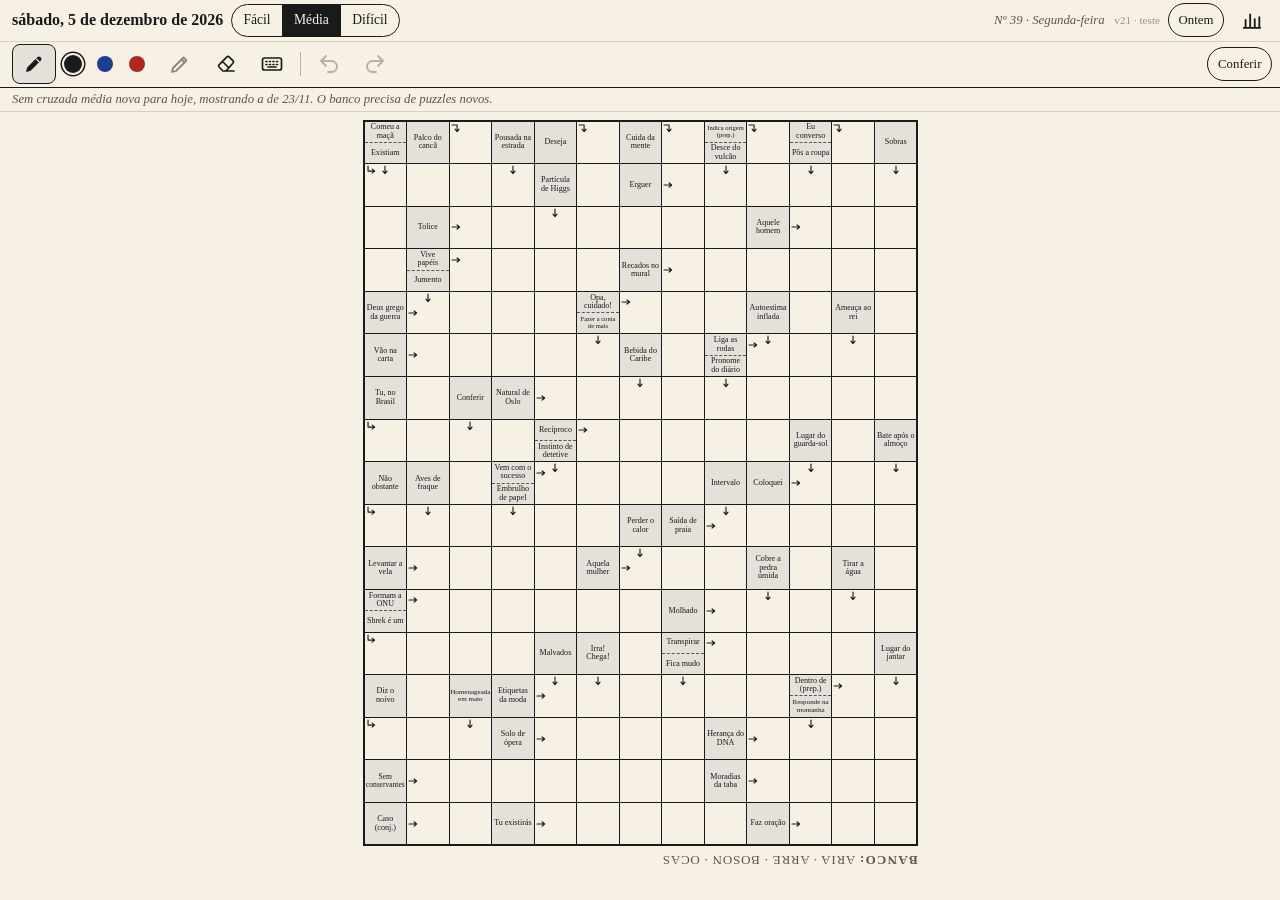
==== index.html @ 8d4f38e7 "Cópia de teste: dia com tema (17/12) Co-Authored-By: Claude Opus 5.5 <noreply@anthropic.com>" ====
<!doctype html>
<html lang="pt-BR">
<head>
  <meta charset="utf-8">
  <meta name="viewport" content="width=device-width, initial-scale=1, maximum-scale=1, user-scalable=no, viewport-fit=cover">
  <meta name="theme-color" content="#f6f1e4">
  <title>Cruzadas do Dia (teste)</title>
  <!-- As versões dos arquivos são controladas pelo service worker (sw.js). -->
  <link rel="stylesheet" href="css/estilo.css">
  <script type="module" src="js/app.js"></script>
</head>
<body>
  <header class="cabecalho">
    <!-- Barra de cima: o dia (data, nível, navegação, histórico) -->
    <div class="barra barra-dia">
      <p class="data" id="data-extenso"></p>
      <span class="niveis" role="group" aria-label="Nível">
        <button type="button" class="nivel" data-nivel="facil" aria-pressed="false">Fácil</button>
        <button type="button" class="nivel" data-nivel="media" aria-pressed="false">Média</button>
        <button type="button" class="nivel" data-nivel="dificil" aria-pressed="false">Difícil</button>
      </span>
      <span class="info">
        <span class="edicao" id="edicao"></span>
        <span class="versao" id="versao"></span>
      </span>
      <button type="button" class="botao-texto" id="ir-ontem" hidden>Ontem</button>
      <button type="button" class="botao-texto" id="ir-hoje" hidden>Hoje</button>
      <button type="button" class="botao-icone" id="abrir-historico" title="Meu histórico" aria-label="Meu histórico">
        <svg viewBox="0 0 24 24"><path d="M5 20V12 M10 20V6 M15 20v-9 M20 20V9 M3 20.5h18" fill="none" stroke="#1a1a1a" stroke-width="2" stroke-linecap="round"/></svg>
      </button>
    </div>

    <!-- Barra de baixo: a escrita (ferramentas) e o "Terminei" -->
    <div class="barra barra-escrita">
      <nav class="ferramentas" aria-label="Ferramentas">
        <button type="button" data-ferramenta="caneta" id="botao-caneta" title="Caneta" aria-label="Caneta">
          <svg viewBox="0 0 24 24"><path d="M4 20l1.2-4.6L15.5 5.1a2 2 0 0 1 2.8 0l.6.6a2 2 0 0 1 0 2.8L8.6 18.8z" fill="currentColor"/><path d="M14 6.6l3.4 3.4" stroke="#f6f1e4" stroke-width="1.2"/></svg>
        </button>
        <span class="cores" role="group" aria-label="Cor da caneta">
          <button type="button" class="cor" data-cor="preta" title="Caneta preta" aria-label="Caneta preta"></button>
          <button type="button" class="cor" data-cor="azul" title="Caneta azul" aria-label="Caneta azul"></button>
          <button type="button" class="cor" data-cor="vermelha" title="Caneta vermelha" aria-label="Caneta vermelha"></button>
        </span>
        <button type="button" data-ferramenta="lapis" title="Lápis" aria-label="Lápis">
          <svg viewBox="0 0 24 24"><path d="M4 20l1-4L15.5 5.5l3 3L8 19z" fill="none" stroke="#8a867e" stroke-width="1.8" stroke-linejoin="round"/><path d="M13.5 7.5l3 3" stroke="#8a867e" stroke-width="1.8"/></svg>
        </button>
        <button type="button" data-ferramenta="borracha" title="Borracha" aria-label="Borracha">
          <svg viewBox="0 0 24 24"><path d="M9 19l-4-4a1.5 1.5 0 0 1 0-2.1l8-8a1.5 1.5 0 0 1 2.1 0l4 4a1.5 1.5 0 0 1 0 2.1L12 19z M8.5 9.5l6 6 M9 19h11" fill="none" stroke="#1a1a1a" stroke-width="1.7" stroke-linejoin="round" stroke-linecap="round"/></svg>
        </button>
        <button type="button" data-ferramenta="teclado" title="Teclado" aria-label="Teclado">
          <svg viewBox="0 0 24 24"><rect x="2.5" y="6" width="19" height="12" rx="2" fill="none" stroke="#1a1a1a" stroke-width="1.7"/><path d="M6 9.5h1 M9.5 9.5h1 M13 9.5h1 M16.5 9.5h1 M6 12.5h1 M9.5 12.5h1 M13 12.5h1 M16.5 12.5h1 M8 15h8" stroke="#1a1a1a" stroke-width="1.7" stroke-linecap="round"/></svg>
        </button>
        <span class="separador" aria-hidden="true"></span>
        <button type="button" id="desfazer" title="Desfazer" aria-label="Desfazer" disabled>
          <svg viewBox="0 0 24 24"><path d="M9 14L4 9l5-5 M4 9h10.5a5.5 5.5 0 0 1 0 11H11" fill="none" stroke="#1a1a1a" stroke-width="1.8" stroke-linecap="round" stroke-linejoin="round"/></svg>
        </button>
        <button type="button" id="refazer" title="Refazer" aria-label="Refazer" disabled>
          <svg viewBox="0 0 24 24"><path d="M15 14l5-5-5-5 M20 9H9.5a5.5 5.5 0 0 0 0 11H13" fill="none" stroke="#1a1a1a" stroke-width="1.8" stroke-linecap="round" stroke-linejoin="round"/></svg>
        </button>
      </nav>
      <button type="button" class="botao-texto" id="conferir" hidden aria-pressed="false">Conferir</button>
    </div>
  </header>

  <p class="aviso" id="aviso" hidden></p>
  <button type="button" class="faixa" id="atualizacao" hidden>Atualização disponível · toque para recarregar</button>
  <button type="button" class="faixa" id="novo-puzzle" hidden>Novo puzzle disponível · toque para abrir</button>
  <button type="button" class="faixa faixa-clara" id="lembrete-ontem" hidden>Ontem ficou sem conferir · toque para ver o gabarito</button>

  <!-- Hoje: resultado da conferência (sem mostrar respostas) -->
  <div class="resultado" id="resultado" hidden>
    <span class="resultado-texto" id="resultado-texto"></span>
    <span class="resultado-botoes">
      <button type="button" class="botao-texto" id="aceitar-ilegiveis" hidden>As ilegíveis estão certas</button>
      <button type="button" class="botao-texto" id="desistir">Desistir</button>
      <button type="button" class="botao-icone" id="fechar-resultado" title="Fechar" aria-label="Fechar">
        <svg viewBox="0 0 24 24"><path d="M6 6l12 12 M18 6L6 18" fill="none" stroke="#1a1a1a" stroke-width="2" stroke-linecap="round"/></svg>
      </button>
    </span>
  </div>

  <!-- Dias passados: como o dia terminou e o gabarito -->
  <div class="avaliacao" id="avaliacao" hidden>
    <span class="avaliacao-texto" id="avaliacao-texto"></span>
    <span class="resumo-letras" id="resumo-letras" hidden></span>
    <button type="button" class="botao-texto alternar-gabarito" id="alternar-gabarito">Ocultar gabarito</button>
  </div>
  <div class="toast" id="toast" role="status" hidden></div>

  <!-- Painel "Meu histórico": estatísticas, calendário e backup -->
  <dialog class="painel" id="historico" aria-labelledby="historico-titulo">
    <div class="painel-quadro">
      <div class="painel-topo">
        <h2 id="historico-titulo">Meu histórico</h2>
        <button type="button" class="botao-icone" id="fechar-historico" title="Fechar" aria-label="Fechar">
          <svg viewBox="0 0 24 24"><path d="M6 6l12 12 M18 6L6 18" fill="none" stroke="#1a1a1a" stroke-width="2" stroke-linecap="round"/></svg>
        </button>
      </div>
      <span class="niveis abas-nivel" role="group" aria-label="Nível do histórico">
        <button type="button" class="nivel" data-aba-nivel="facil" aria-pressed="false">Fácil</button>
        <button type="button" class="nivel" data-aba-nivel="media" aria-pressed="false">Média</button>
        <button type="button" class="nivel" data-aba-nivel="dificil" aria-pressed="false">Difícil</button>
      </span>
      <p class="historico-erro" id="historico-erro"></p>

      <div class="numeros">
        <div><strong id="est-jogados">0</strong><span>jogados</span></div>
        <div><strong id="est-porcentagem">0</strong><span>% acertei tudo</span></div>
        <div><strong id="est-atual">0</strong><span>sequência atual</span></div>
        <div><strong id="est-melhor">0</strong><span>melhor sequência</span></div>
      </div>

      <h3>Distribuição</h3>
      <div class="distribuicao" id="distribuicao"></div>

      <div class="mes">
        <button type="button" class="botao-icone" id="mes-anterior" aria-label="Mês anterior">
          <svg viewBox="0 0 24 24"><path d="M15 5l-7 7 7 7" fill="none" stroke="#1a1a1a" stroke-width="2" stroke-linecap="round" stroke-linejoin="round"/></svg>
        </button>
        <h3 id="mes-nome"></h3>
        <button type="button" class="botao-icone" id="mes-seguinte" aria-label="Mês seguinte">
          <svg viewBox="0 0 24 24"><path d="M9 5l7 7-7 7" fill="none" stroke="#1a1a1a" stroke-width="2" stroke-linecap="round" stroke-linejoin="round"/></svg>
        </button>
      </div>
      <div class="calendario" id="calendario"></div>
      <div class="legenda">
        <span><i class="estado-acertei-tudo"></i>Acertei tudo</span>
        <span><i class="estado-errei-algumas"></i>Errei algumas</span>
        <span><i class="estado-nao-terminei"></i>Não terminei</span>
        <span><i class="estado-jogou"></i>Em andamento</span>
        <span id="legenda-tema" hidden>★ Dia com tema</span>
      </div>

      <div class="backup">
        <span>Backup (tinta e registro):</span>
        <button type="button" class="botao-texto" id="exportar">Exportar</button>
        <button type="button" class="botao-texto" id="importar">Importar</button>
        <input type="file" id="arquivo-backup" accept=".json,application/json" hidden>
      </div>
    </div>
  </dialog>

  <main class="folha" id="folha">
    <!-- O "papel" envolve a grade e recebe a camada de tinta (canvas) por cima. -->
    <div class="papel" id="papel">
      <div class="grade" id="grade" aria-label="Grade"></div>
    </div>
    <!-- Banco: palavras raras da grade, de ponta-cabeça (como no jornal).
         Fica fora do .papel para não mudar a área da tinta. -->
    <div class="banco" id="banco" hidden></div>
    <!-- Modo teclado: dica da palavra selecionada + teclado próprio (estilo Termo). -->
    <div class="area-teclado" id="area-teclado" hidden>
      <div class="faixa-dica">
        <button type="button" class="dica-navegar" id="dica-anterior" title="Palavra anterior" aria-label="Palavra anterior">
          <svg viewBox="0 0 24 24"><path d="M15 5l-7 7 7 7" fill="none" stroke="#1a1a1a" stroke-width="2.2" stroke-linecap="round" stroke-linejoin="round"/></svg>
        </button>
        <p class="dica-atual" id="dica-atual"></p>
        <button type="button" class="dica-navegar" id="dica-seguinte" title="Próxima palavra" aria-label="Próxima palavra">
          <svg viewBox="0 0 24 24"><path d="M9 5l7 7-7 7" fill="none" stroke="#1a1a1a" stroke-width="2.2" stroke-linecap="round" stroke-linejoin="round"/></svg>
        </button>
      </div>
      <div class="teclado" id="teclado" role="group" aria-label="Teclado"></div>
    </div>
  </main>
</body>
</html>
---- css/estilo.css ----
/* Cruzadas do Dia — visual de revista (cruzada direta) */

:root {
  --papel: #f6f1e4;
  --casa-dica: #e4e1da;   /* cinza bem claro */
  --tinta: #1a1a1a;
  --tinta-suave: #5a5650;
  --linha: #1a1a1a;
  --gabarito: #138a3a;    /* verde do gabarito */
  --serifa: Georgia, "Noto Serif", "Times New Roman", serif;
}

* { box-sizing: border-box; }

html, body {
  margin: 0;
  height: 100%;
  background: var(--papel);
  color: var(--tinta);
  font-family: var(--serifa);
  overflow: hidden;
  /* Sem seleção de texto nem menu de toque longo: é papel. */
  -webkit-user-select: none;
  user-select: none;
  -webkit-touch-callout: none;
  -webkit-tap-highlight-color: transparent;
}

body {
  display: flex;
  flex-direction: column;
  padding: env(safe-area-inset-top) env(safe-area-inset-right) env(safe-area-inset-bottom) env(safe-area-inset-left);
}

/* ---------- Cabeçalho (duas barras: o dia e a escrita) ---------- */

.cabecalho {
  border-bottom: 1.5px solid var(--linha);
  white-space: nowrap;
}

.barra {
  display: flex;
  align-items: center;
  gap: 0.5rem;
  min-width: 0;
  padding: 0.15rem 0.5rem 0.15rem 0.75rem;
}

.barra-escrita {
  border-top: 1px solid #d8d0bd;
  justify-content: space-between;
}

.data {
  margin: 0;
  font-size: 1rem;
  font-weight: 700;
  flex-shrink: 0;
}

@media (max-width: 760px) {
  .data .ano { display: none; }
}

/* Nome do puzzle e versão: discretos, encolhem até sumir se faltar espaço */
.info {
  flex: 1;
  min-width: 0;
  overflow: hidden;
  text-overflow: ellipsis;
  font-size: 0.8rem;
  font-style: italic;
  color: var(--tinta-suave);
  text-align: right;
}

.versao {
  margin-left: 0.4rem;
  font-style: normal;
  font-size: 0.7rem;
  opacity: 0.6;
}

/* Seletor de nível (cabeçalho e histórico) */
.niveis {
  display: inline-flex;
  flex-shrink: 0;
  border: 1.5px solid var(--linha);
  border-radius: 17px;
  overflow: hidden;
}

.nivel {
  height: 31px;
  padding: 0 0.7rem;
  border: 0;
  border-left: 1px solid var(--linha);
  background: transparent;
  color: var(--tinta);
  font: inherit;
  font-size: 0.85rem;
  touch-action: manipulation;
  cursor: pointer;
}
.nivel:first-child { border-left: 0; }
.nivel[aria-pressed="true"] { background: var(--linha); color: var(--papel); }

/* ---------- Barra de ferramentas ---------- */

.ferramentas {
  display: flex;
  align-items: center;
  gap: 2px;
  flex-shrink: 0;
}

.ferramentas button {
  width: 44px;
  height: 40px;
  display: grid;
  place-items: center;
  padding: 0;
  border: 1.5px solid transparent;
  border-radius: 8px;
  background: transparent;
  touch-action: manipulation;
  cursor: pointer;
}

.ferramentas button svg { width: 24px; height: 24px; }

.ferramentas button.ativa {
  border-color: var(--linha);
  background: var(--casa-dica);
}

.ferramentas button:disabled { opacity: 0.3; cursor: default; }

/* Bolinhas de cor da caneta */
.cores {
  display: flex;
  align-items: center;
  gap: 2px;
  margin-right: 4px;
}

.ferramentas button.cor {
  width: 30px;
  height: 40px;
  border: 0;
  background: transparent;
  position: relative;
}

.ferramentas button.cor::before {
  content: "";
  position: absolute;
  left: 50%;
  top: 50%;
  width: 16px;
  height: 16px;
  transform: translate(-50%, -50%);
  border-radius: 50%;
  background: var(--cor);
}

.ferramentas button.cor.escolhida::before {
  width: 18px;
  height: 18px;
  box-shadow: 0 0 0 2px var(--papel), 0 0 0 3.5px var(--cor);
}

.cor[data-cor="preta"]    { --cor: #1a1a1a; }
.cor[data-cor="azul"]     { --cor: #1f3d8f; }
.cor[data-cor="vermelha"] { --cor: #b3261e; }

.ferramentas .separador {
  width: 1px;
  height: 24px;
  margin: 0 4px;
  background: var(--tinta-suave);
  opacity: 0.4;
}


/* Botões de texto (Terminei, Ontem, Hoje, avaliação) */
.botao-texto {
  height: 34px;
  padding: 0 0.6rem;
  border: 1.5px solid var(--linha);
  border-radius: 17px;
  background: transparent;
  color: var(--tinta);
  font: inherit;
  font-size: 0.8rem;
  white-space: nowrap;
  touch-action: manipulation;
  cursor: pointer;
}
.botao-texto[hidden] { display: none; }
.botao-texto[aria-pressed="true"] {
  background: var(--linha);
  color: var(--papel);
}

.botao-icone {
  width: 40px;
  height: 36px;
  display: grid;
  place-items: center;
  padding: 0;
  border: 0;
  border-radius: 8px;
  background: transparent;
  touch-action: manipulation;
  cursor: pointer;
}
.botao-icone svg { width: 22px; height: 22px; }
.botao-icone:disabled { opacity: 0.25; cursor: default; }

/* ---------- Painel "Meu histórico" ---------- */

.painel {
  width: min(560px, calc(100vw - 32px));
  max-height: calc(100dvh - 32px);
  padding: 0;
  border: 1.5px solid var(--linha);
  border-radius: 10px;
  background: var(--papel);
  color: var(--tinta);
  overflow: auto;
  overscroll-behavior: contain;
}
.painel::backdrop { background: rgba(26, 26, 26, 0.45); }
.painel-quadro { padding: 0.75rem 1.1rem 1.1rem; }
.painel h2 { margin: 0; font-size: 1.3rem; }
.painel h3 { margin: 1rem 0 0.4rem; font-size: 0.95rem; }
.painel-topo { display: flex; align-items: center; justify-content: space-between; }
.abas-nivel { margin-top: 0.4rem; }
.historico-erro { margin: 0; color: #b3261e; font-size: 0.85rem; font-style: italic; }
.historico-erro:empty { display: none; }

/* Números (como no Termo) */
.numeros {
  display: grid;
  grid-template-columns: repeat(4, 1fr);
  gap: 0.5rem;
  margin-top: 0.75rem;
  text-align: center;
}
.numeros strong { display: block; font-size: 2rem; line-height: 1.1; }
.numeros span { font-size: 0.75rem; color: var(--tinta-suave); }

/* Cores dos resultados (barras, calendário, legenda) */
:root {
  --acertei: #3f9b57;
  --errei: #e0b13a;
  --nao-terminei: #e8a094;
}
.estado-acertei-tudo  { background: var(--acertei); color: #fff; }
.estado-errei-algumas { background: var(--errei); }
.estado-nao-terminei  { background: var(--nao-terminei); }

.distribuicao { display: grid; gap: 4px; }
.dist-linha { display: grid; grid-template-columns: 7.5rem 1fr; align-items: center; gap: 0.5rem; }
.dist-rotulo { font-size: 0.85rem; }
.dist-trilho { display: block; }
.dist-linha.hoje .dist-rotulo { font-weight: 700; }
.dist-linha.hoje .dist-barra { outline: 2px solid var(--tinta); outline-offset: 1px; }
.dist-barra {
  display: block;
  min-width: 1.6rem;
  padding: 1px 6px;
  border-radius: 3px;
  text-align: right;
  font-size: 0.85rem;
  font-weight: 700;
}

/* Calendário */
.mes { display: flex; align-items: center; justify-content: space-between; margin-top: 0.6rem; }
.mes h3 { margin: 0; }
.calendario { display: grid; grid-template-columns: repeat(7, 1fr); gap: 4px; }
.cal-semana { text-align: center; font-size: 0.75rem; color: var(--tinta-suave); }
.cal-dia {
  aspect-ratio: 1;
  border: 1.5px solid transparent;
  border-radius: 6px;
  background: #ebe6d9;      /* não jogou */
  color: var(--tinta);
  font: inherit;
  font-size: 0.9rem;
  touch-action: manipulation;
  cursor: pointer;
}
.cal-dia:disabled { background: transparent; color: #b9b2a3; cursor: default; }
.cal-dia.estado-acertei-tudo  { background: var(--acertei); color: #fff; }
.cal-dia.estado-errei-algumas { background: var(--errei); }
.cal-dia.estado-nao-terminei  { background: var(--nao-terminei); }
.cal-dia.estado-jogou,
.cal-dia.estado-terminei { background: var(--papel); border-color: var(--tinta-suave); border-style: dashed; }
.cal-dia.estado-terminei { border-color: var(--acertei); }
.cal-dia.hoje { box-shadow: 0 0 0 2px var(--papel), 0 0 0 3.5px var(--linha); font-weight: 700; }
.cal-dia.com-tema { position: relative; }
.cal-dia.com-tema::after {
  content: '★';
  position: absolute;
  top: 1px;
  right: 3px;
  font-size: 0.55rem;
  line-height: 1;
}

.legenda { display: flex; flex-wrap: wrap; gap: 0.3rem 0.9rem; margin-top: 0.6rem; font-size: 0.75rem; }
.legenda i {
  display: inline-block;
  width: 0.8rem;
  height: 0.8rem;
  margin-right: 0.3rem;
  border-radius: 3px;
  vertical-align: -1px;
}
.legenda i.estado-jogou { border: 1.5px dashed var(--tinta-suave); }

.backup {
  display: flex;
  align-items: center;
  flex-wrap: wrap;
  gap: 0.5rem;
  margin-top: 1rem;
  padding-top: 0.75rem;
  border-top: 1px solid #d8d0bd;
  font-size: 0.85rem;
}

/* Faixa de avaliação (dias passados) */
.avaliacao {
  display: flex;
  align-items: center;
  flex-wrap: wrap;
  gap: 0.4rem 0.6rem;
  padding: 0.35rem 0.75rem;
  border-bottom: 1px solid #d8d0bd;
}
.avaliacao[hidden] { display: none; }
.avaliacao-rotulo { font-weight: 700; font-size: 0.9rem; }
.avaliacao-opcoes { display: flex; gap: 4px; flex-wrap: wrap; }
.alternar-gabarito {
  margin-left: auto;
  border-color: var(--gabarito);
  color: var(--gabarito);
}

.aviso {
  margin: 0;
  padding: 0.25rem 0.75rem;
  font-size: 0.8rem;
  font-style: italic;
  color: var(--tinta-suave);
  border-bottom: 1px solid #d8d0bd;
}

/* Faixa "Novo puzzle disponível" (virada da meia-noite) */
.faixa {
  margin: 0;
  padding: 0.5rem 0.75rem;
  border: 0;
  border-bottom: 1.5px solid var(--linha);
  background: var(--linha);
  color: var(--papel);
  font: inherit;
  font-weight: 700;
  text-align: center;
  cursor: pointer;
}
.faixa[hidden] { display: none; }
.faixa-clara {
  background: var(--casa-dica);
  color: var(--tinta);
  border-bottom-color: #d8d0bd;
  font-weight: 400;
}

/* Mensagem rápida (ex.: gesto de voltar ignorado) */
.toast {
  position: fixed;
  left: 50%;
  bottom: 24px;
  transform: translateX(-50%);
  max-width: calc(100% - 48px);
  padding: 0.6rem 1rem;
  border-radius: 8px;
  background: rgba(26, 26, 26, 0.9);
  color: var(--papel);
  font-size: 0.95rem;
  z-index: 20;
  pointer-events: none;
}
.toast[hidden] { display: none; }

/* ---------- Folha ---------- */

.folha {
  flex: 1;
  min-height: 0;
  display: flex;
  flex-direction: column;
  align-items: center;
  justify-content: center;
  /* margem lateral maior: tira a grade da faixa do gesto de voltar do Android;
     embaixo, tira o canto da grade da zona do gesto do assistente (cantos de baixo) */
  padding: 0.5rem 24px calc(32px + env(safe-area-inset-bottom, 0px));
}

/* ---------- Papel + camada de tinta ---------- */

.papel {
  position: relative;
  touch-action: none;       /* sem rolagem/zoom do navegador ao escrever */
}

.tinta {
  position: absolute;
  inset: 0;
  width: 100%;
  height: 100%;
  pointer-events: none;     /* os eventos vão para o .papel */
}

/* ---------- Banco (palavras de ajuda, de ponta-cabeça) ---------- */

.banco {
  flex: none;
  margin-top: 6px;
  text-align: right;            /* depois de girar, fica no canto de baixo à direita */
  font-size: 13px;
  line-height: 1.2;
  letter-spacing: 0.06em;
  color: var(--tinta-suave);
}

.banco[hidden] { display: none; }

.banco span {
  display: inline-block;
  transform: rotate(180deg);
}

.banco b { font-weight: 700; letter-spacing: 0.1em; }

/* Dia com tema: o nome do tema à esquerda, de pé; o banco à direita. */
.banco.com-tema {
  display: flex;
  justify-content: space-between;
  align-items: baseline;
  gap: 0.8rem;
}
.banco .tema {
  font-family: var(--serifa);
  font-style: italic;
  letter-spacing: 0.02em;
  color: var(--tinta);
  background: var(--casa-dica);
  padding: 0 0.4em;
  border-radius: 3px;
  white-space: nowrap;
  overflow: hidden;
  text-overflow: ellipsis;
}

/* ---------- Diagnóstico (?debug=1) ---------- */

.diagnostico {
  position: fixed;
  left: 8px;
  right: 8px;
  bottom: 8px;
  max-height: 40vh;
  overflow: hidden;
  padding: 6px 8px;
  border-radius: 6px;
  background: rgba(20, 20, 20, 0.82);
  color: #e8ffe8;
  font: 12px/1.35 ui-monospace, "Roboto Mono", Consolas, monospace;
  white-space: pre;
  pointer-events: none;
  z-index: 10;
}

.diagnostico button {
  pointer-events: auto;
  float: right;
  font: inherit;
  padding: 2px 8px;
}

/* ---------- Grade ---------- */

.grade {
  --n-colunas: 13;
  --n-linhas: 17;
  display: grid;
  grid-template-columns: repeat(var(--n-colunas), 1fr);
  grid-template-rows: repeat(var(--n-linhas), 1fr);
  gap: 1px;
  padding: 1.5px;
  background: var(--linha);       /* o fundo vira as linhas finas */
  container-type: size;           /* tamanhos proporcionais à casa */
  --casa-l: calc(100cqw / var(--n-colunas));
  --casa-a: calc(100cqh / var(--n-linhas));
}

.casa {
  position: relative;
  min-width: 0;
  min-height: 0;
  background: var(--papel);
}

.casa.preta { background: var(--linha); }

/* Casa de dica: uma ou duas dicas empilhadas */
.casa.dica {
  background: var(--casa-dica);
  display: flex;
  flex-direction: column;
}

.dica-texto {
  flex: 1;
  min-height: 0;
  display: flex;
  align-items: center;
  justify-content: center;
  text-align: center;
  padding: 1px 2px;
  overflow: hidden;
  font-size: calc(var(--casa-l) * 0.19);
  line-height: 1.05;
  overflow-wrap: normal;   /* não corta palavra no meio; a fonte diminui até caber */
}

.dica-texto.apertada { overflow-wrap: anywhere; } /* último recurso */

.casa.dupla .dica-texto + .dica-texto {
  border-top: 1px dashed var(--tinta-suave);
}

/* ---------- Setas (na casa onde a resposta começa) ---------- */

.seta {
  position: absolute;
  width: calc(var(--casa-l) * 0.24);
  height: calc(var(--casa-l) * 0.24);
  fill: none;
  stroke: var(--tinta);
  stroke-width: 1.1;
  stroke-linecap: round;
  stroke-linejoin: round;
  pointer-events: none;
}

.seta-direita { left: 1px; top: 50%; transform: translateY(-50%); }
.seta-direita.metade-cima { top: 25%; }
.seta-direita.metade-baixo { top: 75%; }
.seta-baixo { top: 1px; left: 50%; transform: translateX(-50%); }
.seta-baixo-direita,
.seta-direita-baixo { top: 1px; left: 1px; }
.seta-direita-baixo.metade-baixo { top: 50%; }

/* Gabarito (dias passados): letras verdes, levemente transparentes, por baixo da tinta.
   Verde para não confundir com nenhuma cor de caneta. */
.letra-gabarito {
  position: absolute;
  inset: 0;
  display: none;
  place-items: center;
  font-family: var(--serifa);
  font-size: calc(min(var(--casa-l), var(--casa-a)) * 0.62);
  line-height: 1;
  color: var(--gabarito);
  opacity: 0.5;
  pointer-events: none;
}
.grade.com-gabarito .letra-gabarito { display: grid; }

.erro {
  padding: 2rem;
  font-style: italic;
}

/* ---------- Modo teclado ---------- */

/* Letras digitadas: letra de forma, por baixo da tinta (o canvas fica por cima). */
.letra-digitada {
  position: absolute;
  inset: 0;
  display: grid;
  place-items: center;
  font-family: system-ui, "Roboto", "Segoe UI", sans-serif;
  font-weight: 600;
  font-size: calc(min(var(--casa-l), var(--casa-a)) * 0.56);
  line-height: 1;
  color: var(--tinta);
  pointer-events: none;
}

/* Palavra e casa selecionadas (só no modo teclado). */
.casa.sel-palavra { background: #f4e7b8; }
.casa.sel-casa    { background: #e9cf6e; }

/* Gabarito: letra digitada certa ganha fundo verde claro; errada fica riscada,
   com a certa pequena em verde no canto (no lugar da letra verde grande). */
.grade.com-gabarito .casa.digitada .letra-gabarito { display: none; }
.grade.com-gabarito .casa.certa { background: #d7ecd9; }
.grade.com-gabarito .casa.errada .letra-digitada {
  text-decoration: line-through;
  text-decoration-color: var(--gabarito);
  text-decoration-thickness: 2px;
}
.grade.com-gabarito .casa.errada .letra-gabarito {
  display: block;
  inset: auto 2px 1px auto;
  font-size: calc(min(var(--casa-l), var(--casa-a)) * 0.3);
  font-weight: 700;
  opacity: 0.9;
}

.resumo-letras { font-size: 0.8rem; color: var(--gabarito); font-weight: 700; }
.resumo-letras[hidden],
.avaliacao:not(.com-gabarito) .resumo-letras { display: none; }

/* Faixa da dica atual + teclado, embaixo da grade */
.area-teclado {
  flex: none;
  width: 100%;
  max-width: 620px;
  margin-top: 6px;
}
.area-teclado[hidden] { display: none; }

.dica-atual {
  flex: 1;
  min-width: 0;
  margin: 0;
  padding: 0.35rem 0.75rem;
  min-height: 2.1rem;
  border-radius: 8px;
  background: var(--casa-dica);
  font-size: 1.05rem;
  line-height: 1.4rem;
  white-space: nowrap;
  overflow: hidden;
  text-overflow: ellipsis;
}
.dica-atual.vazia { color: var(--tinta-suave); font-style: italic; }
.dica-atual-seta { margin-right: 0.5rem; font-weight: 700; }

/* Teclado no estilo do Termo, em tons de papel */
.teclado { display: grid; gap: 5px; }
.teclado-fileira { display: flex; justify-content: center; gap: 5px; }
.tecla {
  flex: 1 1 0;
  max-width: 54px;
  height: 46px;
  padding: 0;
  border: 0;
  border-radius: 6px;
  background: #ddd7c8;
  color: var(--tinta);
  font: 700 1.1rem system-ui, "Roboto", "Segoe UI", sans-serif;
  touch-action: manipulation;
  cursor: pointer;
}
.tecla:active { background: #c9c1ad; }
.tecla-larga { flex-grow: 1.5; max-width: 80px; font-size: 1.25rem; }

/* Paisagem: sobra largura e falta altura, então o teclado vai para o lado da grade.
   --posicao avisa o ajustarTamanho (js/grade.js) para descontar a largura, não a altura. */
@media (orientation: landscape) and (min-width: 900px) {
  body.modo-teclado .folha {
    display: grid;
    grid-template-columns: auto minmax(300px, 440px);
    grid-template-rows: auto auto;
    align-content: center;
    justify-content: center;
    column-gap: 32px;
  }
  body.modo-teclado .papel { grid-column: 1; grid-row: 1; }
  body.modo-teclado .banco { grid-column: 1; grid-row: 2; justify-self: start; }
  body.modo-teclado .area-teclado {
    --posicao: lado;
    grid-column: 2;
    grid-row: 1 / span 2;
    align-self: center;
    width: 440px;
    margin-top: 0;
  }
}

/* Faixa da dica com ◀ ▶ (palavra anterior / seguinte) */
.faixa-dica {
  display: flex;
  align-items: center;
  gap: 4px;
  margin-bottom: 6px;
}
.dica-navegar {
  flex: none;
  width: 40px;
  height: 2.1rem;
  display: grid;
  place-items: center;
  padding: 0;
  border: 0;
  border-radius: 8px;
  background: var(--casa-dica);
  touch-action: manipulation;
  cursor: pointer;
}
.dica-navegar svg { width: 20px; height: 20px; }
.dica-navegar:active { background: #c9c1ad; }

/* Data: por extenso no tablet/PC, curta no celular */
.data-curta { display: none; }

/* ---------- Celular (tela estreita) ----------
   Sem caneta: o modo teclado fica sempre ligado (js/app.js, mesmo limite de 599px),
   então as ferramentas de caneta somem e a grade usa quase toda a largura. */
@media (max-width: 599px) {
  .barra { gap: 0.35rem; padding: 0.15rem 0.4rem; flex-wrap: wrap; }
  .data { font-size: 0.95rem; }
  .data-longa { display: none; }
  .data-curta { display: inline; }
  .info { display: none; }
  .barra-dia .niveis { margin-left: auto; }
  .nivel { height: 30px; padding: 0 0.55rem; font-size: 0.8rem; }
  .barra-dia .botao-texto { height: 30px; padding: 0 0.5rem; }
  .botao-icone { width: 34px; }

  .ferramentas [data-ferramenta],
  .ferramentas .cores,
  .ferramentas .separador { display: none; }

  .folha { padding: 0.35rem 6px; }
  .banco { margin-top: 3px; font-size: 11px; }

  .area-teclado { margin-top: 4px; max-width: none; }
  .faixa-dica { margin-bottom: 4px; }
  .dica-atual { font-size: 0.95rem; padding: 0.3rem 0.5rem; }
  .teclado, .teclado-fileira { gap: 4px; }
  .tecla { height: 42px; font-size: 1rem; }

  .avaliacao { padding: 0.3rem 0.4rem; gap: 0.3rem; }
  .avaliacao-rotulo { display: none; }
  .sem-celular { display: none; }
  .avaliacao .botao-texto { height: 30px; padding: 0 0.45rem; font-size: 0.75rem; }
}

/* ---------- Conferência (botão Conferir) ---------- */

/* Marcas na grade, sem mostrar a resposta. Laranja para não confundir com a
   caneta vermelha nem com o verde do gabarito. Ficam por baixo da tinta. */
.casa.marca-errada::after,
.casa.marca-ilegivel::after {
  content: "";
  position: absolute;
  inset: 10%;
  border-radius: 50%;
  pointer-events: none;
}
.casa.marca-errada::after { border: 2.5px solid #e0782a; }
.casa.marca-ilegivel::after { border: 2px dashed #8a867e; border-radius: 8px; }
/* Casa que ficou vazia (Conferir com a grade incompleta): um pontinho no meio. */
.casa.marca-vazia::after {
  content: "";
  position: absolute;
  left: 50%;
  top: 50%;
  width: 7px;
  height: 7px;
  transform: translate(-50%, -50%);
  border-radius: 50%;
  background: #d9a400;
  pointer-events: none;
}

/* Faixa com o resultado da conferência */
.resultado {
  display: flex;
  align-items: center;
  flex-wrap: wrap;
  gap: 0.3rem 0.6rem;
  padding: 0.3rem 0.5rem 0.3rem 0.75rem;
  border-bottom: 1px solid #d8d0bd;
  background: #fbeee3;
}
.resultado[hidden] { display: none; }
.resultado-texto { font-size: 0.9rem; font-weight: 700; color: #a8521a; }
.resultado-botoes { display: flex; align-items: center; gap: 4px; margin-left: auto; }
.resultado .botao-texto { height: 30px; font-size: 0.78rem; }
.resultado .botao-icone { width: 32px; height: 30px; }
.resultado .botao-icone svg { width: 18px; height: 18px; }

#conferir:disabled { cursor: default; }
#conferir[aria-pressed="true"]:disabled { opacity: 1; }
.avaliacao-texto { font-size: 0.85rem; font-weight: 700; }
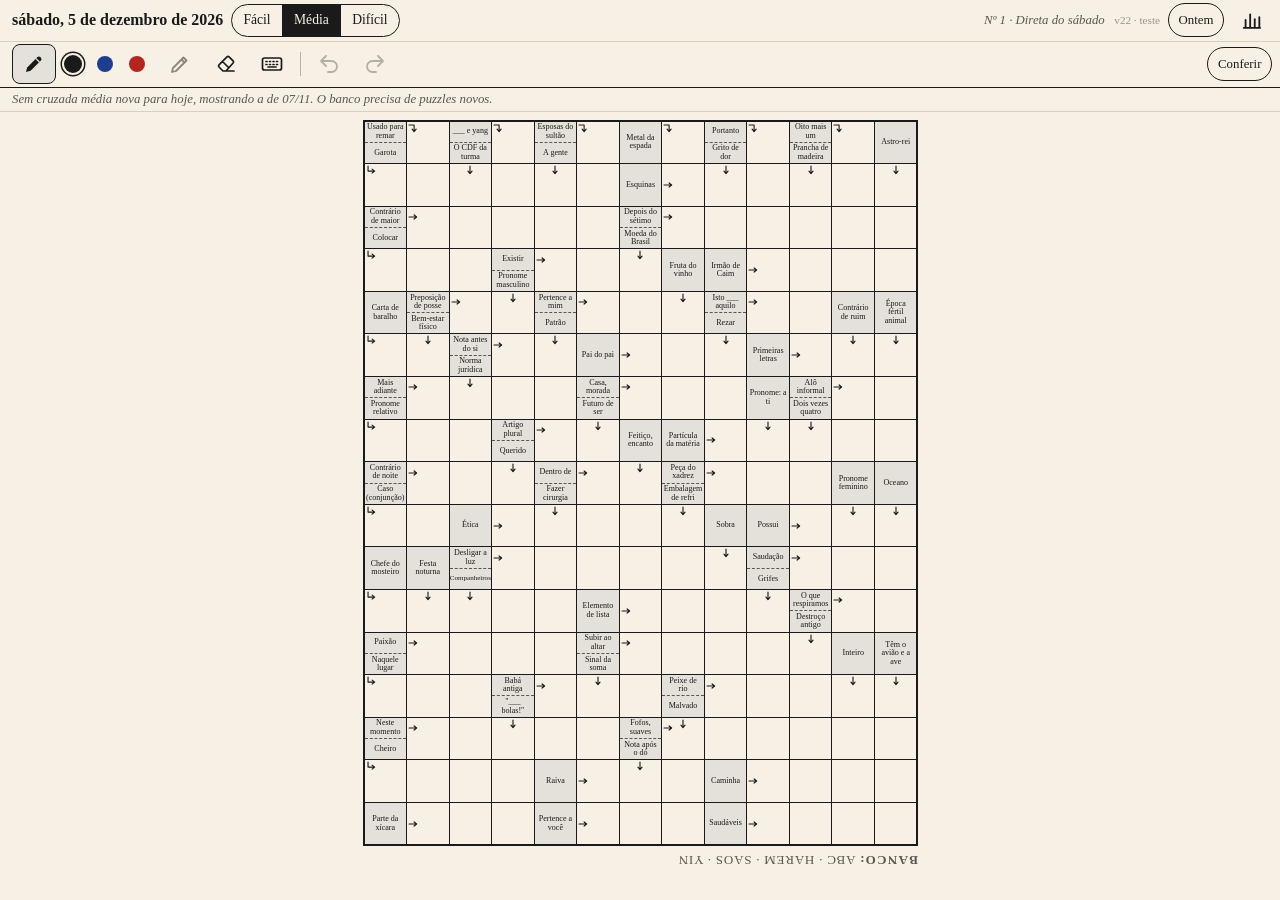
==== commit 406459cf: "Cópia de teste: visual de edição especial (v22) Co-Authored-By: Claude Opus 5.5 <noreply@anthropic.c" ====
--- a/index.html
+++ b/index.html
@@ -61,6 +61,9 @@
       <button type="button" class="botao-texto" id="conferir" hidden aria-pressed="false">Conferir</button>
     </div>
   </header>
+
+  <!-- Dia com tema: faixa de capa (nome do tema em letras grandes) -->
+  <div class="capa-tema" id="capa-tema" hidden></div>
 
   <p class="aviso" id="aviso" hidden></p>
   <button type="button" class="faixa" id="atualizacao" hidden>Atualização disponível · toque para recarregar</button>
--- a/css/estilo.css
+++ b/css/estilo.css
@@ -448,26 +448,6 @@
 }
 
 .banco b { font-weight: 700; letter-spacing: 0.1em; }
-
-/* Dia com tema: o nome do tema à esquerda, de pé; o banco à direita. */
-.banco.com-tema {
-  display: flex;
-  justify-content: space-between;
-  align-items: baseline;
-  gap: 0.8rem;
-}
-.banco .tema {
-  font-family: var(--serifa);
-  font-style: italic;
-  letter-spacing: 0.02em;
-  color: var(--tinta);
-  background: var(--casa-dica);
-  padding: 0 0.4em;
-  border-radius: 3px;
-  white-space: nowrap;
-  overflow: hidden;
-  text-overflow: ellipsis;
-}
 
 /* ---------- Diagnóstico (?debug=1) ---------- */
 
@@ -806,3 +786,85 @@
 #conferir:disabled { cursor: default; }
 #conferir[aria-pressed="true"]:disabled { opacity: 1; }
 .avaliacao-texto { font-size: 0.85rem; font-weight: 700; }
+
+/* ---------- Dia com tema (puzzle.tema): edição especial ---------- */
+/* Cores e fonte vêm do puzzle (js/app.js, aplicarTema). Sem vermelho nem verde:
+   são da caneta e do gabarito. A grade continua papel claro. */
+
+:root {
+  --tema-destaque: #2b1d45;   /* fundo escuro da faixa e das margens */
+  --tema-borda: #7a5fc0;      /* borda grossa da grade */
+  --tema-claro: #ece6f8;      /* texto claro sobre o escuro */
+  --tema-fonte: var(--serifa);
+}
+
+body.dia-tema {
+  background-color: var(--tema-destaque);
+  /* retícula de gibi */
+  background-image: radial-gradient(rgba(255, 255, 255, 0.14) 1.1px, transparent 1.7px);
+  background-size: 8px 8px;
+}
+body.dia-tema .cabecalho {
+  background: var(--papel);
+  border-bottom: 0;
+}
+body.dia-tema .papel {
+  box-shadow: 0 0 0 4px var(--tema-borda), 0 6px 22px rgba(0, 0, 0, 0.55);
+}
+body.dia-tema .banco { color: var(--tema-claro); }
+body.dia-tema #conferir {
+  background: var(--tema-destaque);
+  border-color: var(--tema-destaque);
+  color: var(--tema-claro);
+  font-weight: 700;
+}
+body.dia-tema .data::after {
+  content: '';
+  display: inline-block;
+  width: 0.9em;
+  height: 0.9em;
+  margin-left: 0.35em;
+  vertical-align: -0.1em;
+  background: var(--tema-borda);
+  -webkit-mask: var(--tema-icone) center / contain no-repeat;
+  mask: var(--tema-icone) center / contain no-repeat;
+}
+
+.capa-tema {
+  flex: none;
+  display: flex;
+  align-items: center;
+  justify-content: center;
+  gap: 0.7rem;
+  padding: 5px 12px 6px;
+  background: linear-gradient(90deg, #150d26, var(--tema-destaque) 25%, #4b3480 50%, var(--tema-destaque) 75%, #150d26);
+  border-top: 2px solid var(--tema-borda);
+  border-bottom: 2px solid var(--tema-borda);
+  color: var(--tema-claro);
+  font-family: var(--tema-fonte);
+  font-size: 1.45rem;
+  line-height: 1.2;
+  letter-spacing: 0.07em;
+  text-transform: uppercase;
+  text-shadow: 0 2px 0 #000, 0 0 12px rgba(160, 130, 230, 0.6);
+  white-space: nowrap;
+  overflow: hidden;
+}
+.capa-tema[hidden] { display: none; }
+.capa-tema span { overflow: hidden; text-overflow: ellipsis; }
+.capa-tema i {
+  flex: none;
+  width: 1.25em;
+  height: 1.25em;
+  background: #c9b6f5;
+  -webkit-mask: var(--tema-icone) center / contain no-repeat;
+  mask: var(--tema-icone) center / contain no-repeat;
+  filter: drop-shadow(0 0 4px rgba(200, 180, 255, 0.8));
+}
+.capa-tema i:last-child { transform: scaleX(-1); }
+
+@media (max-width: 599px) {
+  .capa-tema { font-size: 1rem; gap: 0.4rem; padding: 3px 8px 4px; }
+  body.dia-tema .papel { box-shadow: 0 0 0 3px var(--tema-borda), 0 4px 14px rgba(0, 0, 0, 0.5); }
+  body.dia-tema .data::after { display: none; }
+}
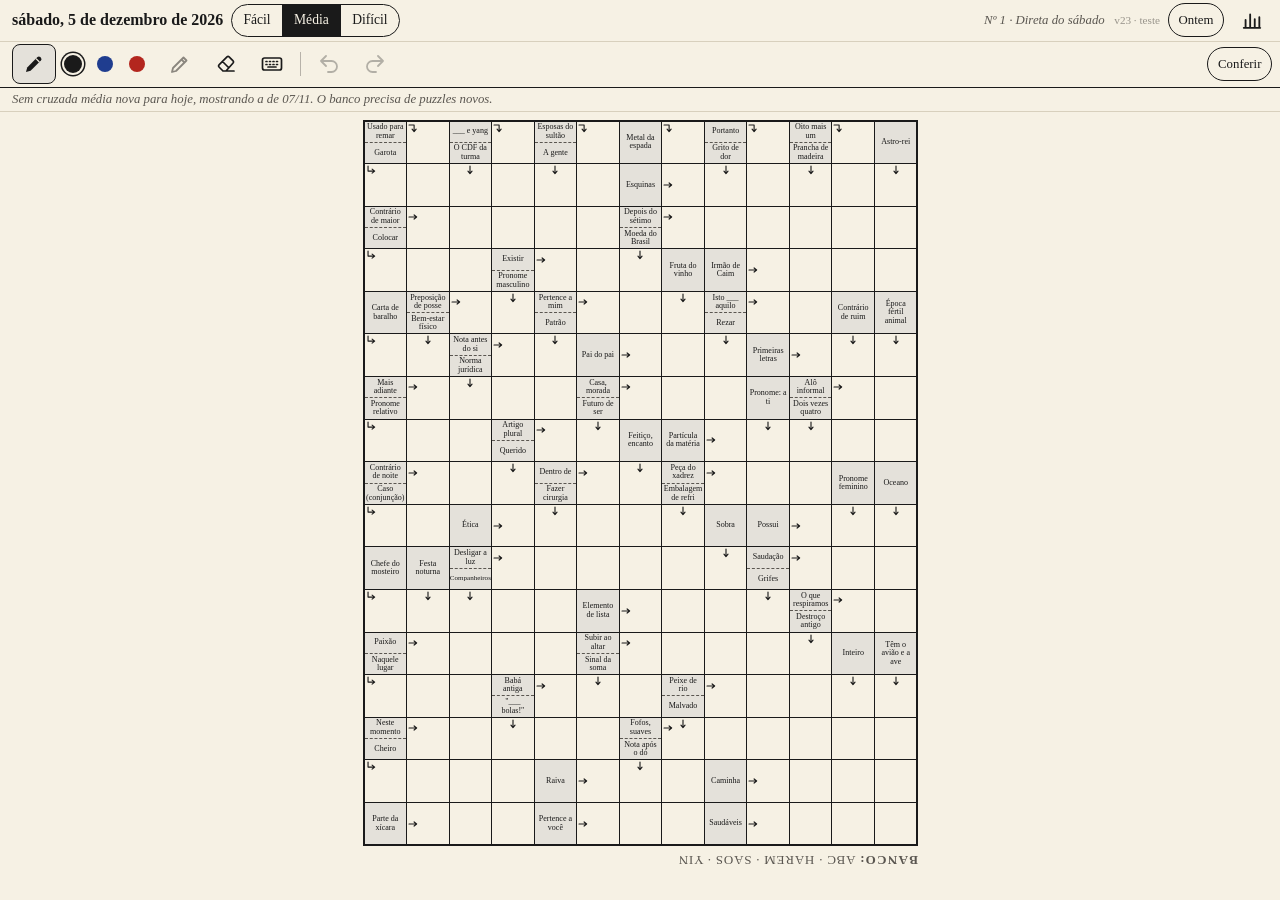
==== commit e992893b: "Lembrete de ontem com ✕ (v23)" ====
--- a/index.html
+++ b/index.html
@@ -68,7 +68,13 @@
   <p class="aviso" id="aviso" hidden></p>
   <button type="button" class="faixa" id="atualizacao" hidden>Atualização disponível · toque para recarregar</button>
   <button type="button" class="faixa" id="novo-puzzle" hidden>Novo puzzle disponível · toque para abrir</button>
-  <button type="button" class="faixa faixa-clara" id="lembrete-ontem" hidden>Ontem ficou sem conferir · toque para ver o gabarito</button>
+  <!-- Ontem ficou sem conferir: tocar abre o gabarito; ✕ dispensa o aviso daquele dia -->
+  <div class="lembrete" id="lembrete-ontem" hidden>
+    <button type="button" class="faixa faixa-clara" id="lembrete-abrir">Ontem ficou sem conferir · toque para ver o gabarito</button>
+    <button type="button" class="botao-icone" id="lembrete-fechar" title="Dispensar o aviso" aria-label="Dispensar o aviso">
+      <svg viewBox="0 0 24 24"><path d="M6 6l12 12 M18 6L6 18" fill="none" stroke="#1a1a1a" stroke-width="2" stroke-linecap="round"/></svg>
+    </button>
+  </div>
 
   <!-- Hoje: resultado da conferência (sem mostrar respostas) -->
   <div class="resultado" id="resultado" hidden>
--- a/css/estilo.css
+++ b/css/estilo.css
@@ -381,6 +381,23 @@
   border-bottom-color: #d8d0bd;
   font-weight: 400;
 }
+
+/* Lembrete "Ontem ficou sem conferir", com ✕ para dispensar */
+.lembrete {
+  display: flex;
+  align-items: stretch;
+  background: var(--casa-dica);
+  border-bottom: 1.5px solid #d8d0bd;
+}
+.lembrete[hidden] { display: none; }
+.lembrete .faixa {
+  flex: 1;
+  min-width: 0;
+  border-bottom: 0;
+  padding-left: calc(0.75rem + 36px); /* texto centrado apesar do ✕ */
+}
+.lembrete .botao-icone { width: 36px; height: auto; border-radius: 0; }
+.lembrete .botao-icone svg { width: 16px; height: 16px; }
 
 /* Mensagem rápida (ex.: gesto de voltar ignorado) */
 .toast {
